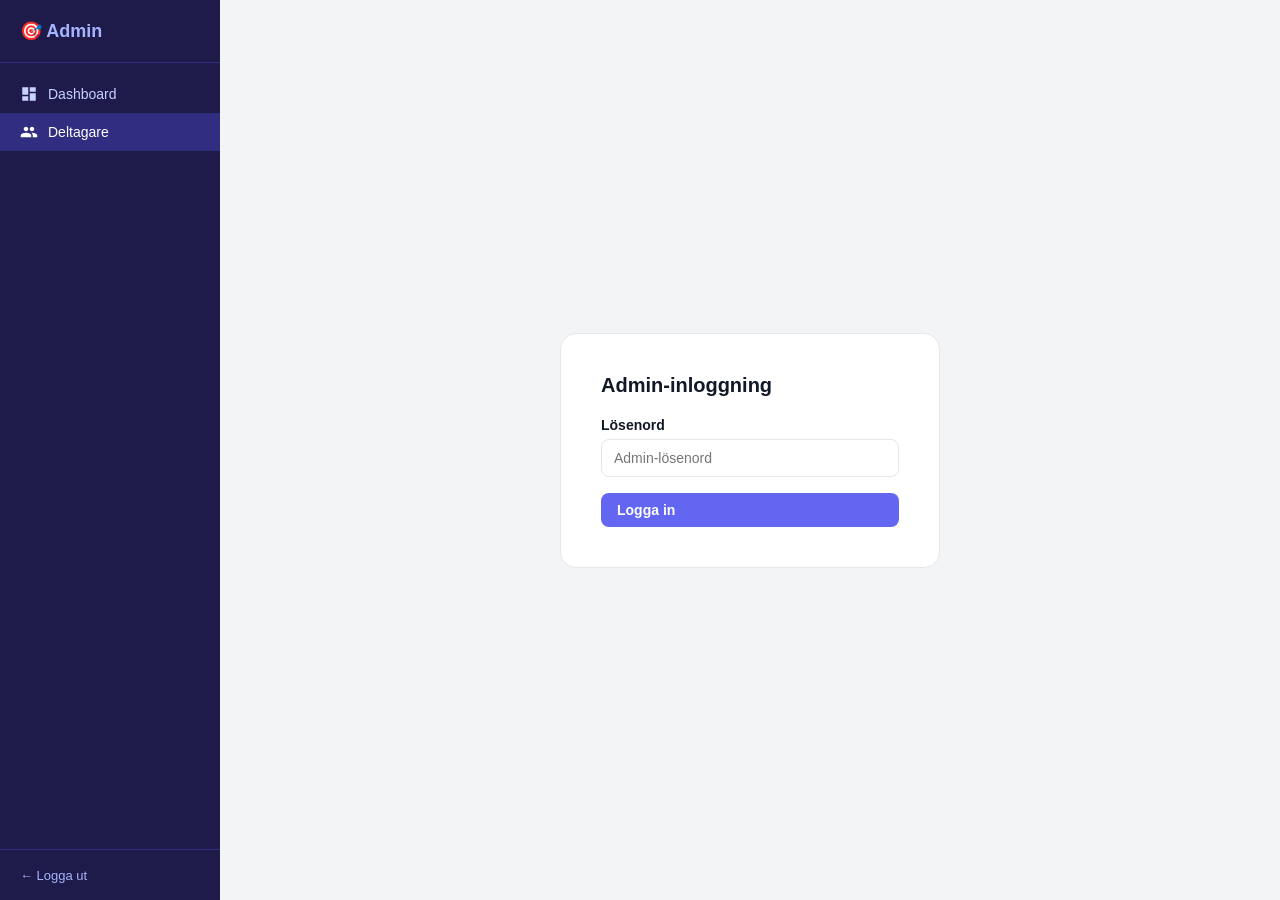
==== admin-participants.html @ 9737a8ad "feat: add admin participants panel with full result management" ====
<!DOCTYPE html>
<html lang="sv">
<head>
  <meta charset="UTF-8" />
  <meta name="viewport" content="width=device-width, initial-scale=1.0" />
  <title>Deltagare – Admin</title>
  <style>
    :root {
      --brand: #6366f1; --brand-dark: #4f46e5; --brand-light: #eef2ff;
      --D: #ef4444; --I: #f59e0b; --S: #22c55e; --C: #3b82f6;
      --text: #111827; --muted: #6b7280; --border: #e5e7eb;
      --bg: #f3f4f6; --card: #ffffff; --danger: #ef4444;
    }
    * { box-sizing: border-box; margin: 0; padding: 0; }
    body { font-family: -apple-system, BlinkMacSystemFont, "Segoe UI", sans-serif; background: var(--bg); color: var(--text); }

    /* Sidebar layout */
    .layout { display: flex; min-height: 100vh; }
    .sidebar { width: 220px; background: #1e1b4b; color: white; flex-shrink: 0; display: flex; flex-direction: column; }
    .sidebar-logo { padding: 20px; font-size: 18px; font-weight: 700; color: #a5b4fc; border-bottom: 1px solid #312e81; }
    .sidebar-nav { padding: 12px 0; flex: 1; }
    .nav-item { display: flex; align-items: center; gap: 10px; padding: 10px 20px; font-size: 14px; color: #c7d2fe; cursor: pointer; transition: background .15s; text-decoration: none; }
    .nav-item:hover, .nav-item.active { background: #312e81; color: white; }
    .nav-item svg { width: 18px; height: 18px; fill: currentColor; flex-shrink: 0; }
    .sidebar-footer { padding: 16px 20px; border-top: 1px solid #312e81; }
    .logout-btn { font-size: 13px; color: #a5b4fc; cursor: pointer; background: none; border: none; }
    .logout-btn:hover { color: white; }

    .main { flex: 1; overflow: auto; }
    .topbar { background: white; border-bottom: 1px solid var(--border); padding: 16px 24px; display: flex; justify-content: space-between; align-items: center; }
    .topbar h1 { font-size: 20px; font-weight: 700; }
    .topbar-actions { display: flex; gap: 10px; }

    .content { padding: 24px; }

    /* Cards */
    .card { background: var(--card); border-radius: 12px; border: 1px solid var(--border); box-shadow: 0 1px 4px rgba(0,0,0,.05); }
    .card-header { padding: 16px 20px; border-bottom: 1px solid var(--border); display: flex; justify-content: space-between; align-items: center; }
    .card-body { padding: 20px; }

    /* Buttons */
    .btn { display: inline-flex; align-items: center; gap: 6px; padding: 9px 16px; border-radius: 8px; font-size: 14px; font-weight: 600; cursor: pointer; border: none; transition: all .15s; }
    .btn-primary { background: var(--brand); color: white; }
    .btn-primary:hover { background: var(--brand-dark); }
    .btn-sm { padding: 6px 12px; font-size: 13px; }
    .btn-ghost { background: transparent; color: var(--muted); border: 1px solid var(--border); }
    .btn-ghost:hover { background: var(--bg); }
    .btn-danger { background: #fef2f2; color: var(--danger); border: 1px solid #fecaca; }
    .btn-danger:hover { background: #fee2e2; }
    .btn-success { background: #f0fdf4; color: #16a34a; border: 1px solid #bbf7d0; }
    .btn-success:hover { background: #dcfce7; }

    /* Stats */
    .stats-grid { display: grid; grid-template-columns: repeat(4, 1fr); gap: 12px; margin-bottom: 20px; }
    .stat-card { background: var(--card); border-radius: 10px; border: 1px solid var(--border); padding: 16px; }
    .stat-value { font-size: 28px; font-weight: 700; }
    .stat-label { font-size: 13px; color: var(--muted); margin-top: 2px; }

    /* Table */
    .table-wrap { overflow-x: auto; }
    table { width: 100%; border-collapse: collapse; font-size: 14px; }
    th { text-align: left; padding: 10px 16px; color: var(--muted); font-weight: 600; font-size: 12px; text-transform: uppercase; letter-spacing: .05em; border-bottom: 1px solid var(--border); background: var(--bg); }
    td { padding: 14px 16px; border-bottom: 1px solid var(--border); vertical-align: middle; }
    tr:hover td { background: #f9fafb; }
    tr:last-child td { border-bottom: none; }

    /* Badge */
    .badge { display: inline-flex; align-items: center; gap: 4px; padding: 3px 10px; border-radius: 20px; font-size: 12px; font-weight: 600; }
    .badge-pending { background: #fef3c7; color: #92400e; }
    .badge-done { background: #dcfce7; color: #166534; }
    .badge-expired { background: #f3f4f6; color: var(--muted); }
    .badge-shared { background: var(--brand-light); color: var(--brand-dark); }

    /* DISC mini */
    .disc-mini { display: flex; gap: 4px; }
    .disc-pip { width: 28px; height: 28px; border-radius: 6px; display: flex; align-items: center; justify-content: center; font-size: 10px; font-weight: 700; flex-direction: column; }
    .disc-pip.D { background: #fef2f2; color: var(--D); }
    .disc-pip.I { background: #fffbeb; color: var(--I); }
    .disc-pip.S { background: #f0fdf4; color: var(--S); }
    .disc-pip.C { background: #eff6ff; color: var(--C); }
    .disc-pip-score { font-size: 9px; font-weight: 600; opacity: .8; }

    /* Modal */
    .modal-overlay { position: fixed; inset: 0; background: rgba(0,0,0,.5); display: flex; align-items: center; justify-content: center; z-index: 100; padding: 20px; }
    .modal { background: white; border-radius: 16px; max-width: 560px; width: 100%; max-height: 90vh; overflow-y: auto; }
    .modal-header { padding: 20px 24px; border-bottom: 1px solid var(--border); display: flex; justify-content: space-between; align-items: center; }
    .modal-header h2 { font-size: 18px; font-weight: 700; }
    .modal-close { background: none; border: none; font-size: 20px; cursor: pointer; color: var(--muted); }
    .modal-body { padding: 24px; }
    .modal-footer { padding: 16px 24px; border-top: 1px solid var(--border); display: flex; justify-content: flex-end; gap: 10px; }

    /* Form */
    .form-group { margin-bottom: 16px; }
    .form-label { display: block; font-size: 14px; font-weight: 600; margin-bottom: 6px; }
    .form-input { width: 100%; padding: 10px 12px; border: 1px solid var(--border); border-radius: 8px; font-size: 14px; outline: none; transition: border-color .15s; }
    .form-input:focus { border-color: var(--brand); box-shadow: 0 0 0 3px rgba(99,102,241,.1); }
    .form-hint { font-size: 12px; color: var(--muted); margin-top: 4px; }
    .form-row { display: grid; grid-template-columns: 1fr 1fr; gap: 12px; }

    /* Toggle switch */
    .toggle { position: relative; width: 44px; height: 24px; flex-shrink: 0; }
    .toggle input { opacity: 0; width: 0; height: 0; }
    .toggle-slider { position: absolute; inset: 0; background: #d1d5db; border-radius: 24px; cursor: pointer; transition: .2s; }
    .toggle-slider::before { content: ""; position: absolute; left: 4px; top: 4px; width: 16px; height: 16px; border-radius: 50%; background: white; transition: .2s; }
    input:checked + .toggle-slider { background: var(--brand); }
    input:checked + .toggle-slider::before { transform: translateX(20px); }

    /* Copy input */
    .copy-group { display: flex; gap: 8px; }
    .copy-input { flex: 1; padding: 10px 12px; border: 1px solid var(--border); border-radius: 8px; font-size: 13px; background: var(--bg); color: var(--muted); font-family: monospace; }

    /* Detail sections */
    .detail-section { margin-top: 20px; }
    .detail-section h4 { font-size: 13px; font-weight: 700; color: var(--muted); text-transform: uppercase; letter-spacing: .05em; margin-bottom: 10px; }
    .detail-section p { font-size: 14px; line-height: 1.7; color: #374151; }
    .detail-disc-grid { display: grid; grid-template-columns: 1fr 1fr; gap: 8px; margin: 10px 0; }
    .detail-disc-box { border-radius: 10px; padding: 12px; text-align: center; }
    .detail-disc-box.D { background: #fef2f2; } .detail-disc-box.I { background: #fffbeb; }
    .detail-disc-box.S { background: #f0fdf4; } .detail-disc-box.C { background: #eff6ff; }
    .bar-bg { background: #e5e7eb; border-radius: 4px; height: 6px; margin-top: 6px; overflow: hidden; }
    .bar-fill { height: 100%; border-radius: 4px; }
    .bar-fill.D { background: var(--D); } .bar-fill.I { background: var(--I); }
    .bar-fill.S { background: var(--S); } .bar-fill.C { background: var(--C); }

    .empty-state { text-align: center; padding: 60px 20px; color: var(--muted); }
    .empty-state .icon { font-size: 48px; margin-bottom: 12px; }
    .spinner { display: inline-block; width: 20px; height: 20px; border: 2px solid #e5e7eb; border-top-color: var(--brand); border-radius: 50%; animation: spin .7s linear infinite; }
    @keyframes spin { to { transform: rotate(360deg); } }

    .toast { position: fixed; bottom: 24px; right: 24px; background: #1f2937; color: white; padding: 12px 20px; border-radius: 10px; font-size: 14px; z-index: 200; transition: opacity .3s; }

    @media (max-width: 900px) {
      .sidebar { display: none; }
      .stats-grid { grid-template-columns: repeat(2, 1fr); }
    }
    @media (max-width: 600px) {
      .stats-grid { grid-template-columns: 1fr 1fr; }
      .form-row { grid-template-columns: 1fr; }
    }
  </style>
</head>
<body>

<div class="layout">
  <!-- Sidebar -->
  <div class="sidebar">
    <div class="sidebar-logo">🎯 Admin</div>
    <nav class="sidebar-nav">
      <a href="/admin" class="nav-item">
        <svg viewBox="0 0 24 24"><path d="M3 13h8V3H3v10zm0 8h8v-6H3v6zm10 0h8V11h-8v10zm0-18v6h8V3h-8z"/></svg>
        Dashboard
      </a>
      <a href="/admin-participants" class="nav-item active">
        <svg viewBox="0 0 24 24"><path d="M16 11c1.66 0 2.99-1.34 2.99-3S17.66 5 16 5c-1.66 0-3 1.34-3 3s1.34 3 3 3zm-8 0c1.66 0 2.99-1.34 2.99-3S9.66 5 8 5C6.34 5 5 6.34 5 8s1.34 3 3 3zm0 2c-2.33 0-7 1.17-7 3.5V19h14v-2.5c0-2.33-4.67-3.5-7-3.5zm8 0c-.29 0-.62.02-.97.05 1.16.84 1.97 1.97 1.97 3.45V19h6v-2.5c0-2.33-4.67-3.5-7-3.5z"/></svg>
        Deltagare
      </a>
    </nav>
    <div class="sidebar-footer">
      <button class="logout-btn" onclick="logout()">← Logga ut</button>
    </div>
  </div>

  <!-- Main -->
  <div class="main">
    <!-- Login screen (shown if not authenticated) -->
    <div id="login-screen" style="display:none; min-height:100vh; display:none; align-items:center; justify-content:center; background:var(--bg);">
      <div style="background:white; border-radius:16px; padding:40px; max-width:380px; width:100%; border:1px solid var(--border);">
        <h2 style="margin-bottom:20px; font-size:20px;">Admin-inloggning</h2>
        <div class="form-group">
          <label class="form-label">Lösenord</label>
          <input type="password" id="login-pw" class="form-input" placeholder="Admin-lösenord" onkeydown="if(e.key==='Enter')doLogin()" />
        </div>
        <button class="btn btn-primary" style="width:100%;" onclick="doLogin()">Logga in</button>
        <p id="login-err" style="color:var(--danger); font-size:13px; margin-top:10px; display:none;"></p>
      </div>
    </div>

    <!-- Main content -->
    <div id="main-content" style="display:none;">
      <div class="topbar">
        <h1>👥 Deltagare</h1>
        <div class="topbar-actions">
          <button class="btn btn-primary" onclick="openCreateModal()">+ Skapa inbjudan</button>
        </div>
      </div>

      <div class="content">
        <!-- Stats -->
        <div class="stats-grid">
          <div class="stat-card">
            <div class="stat-value" id="stat-total">–</div>
            <div class="stat-label">Totalt inbjudna</div>
          </div>
          <div class="stat-card">
            <div class="stat-value" id="stat-completed">–</div>
            <div class="stat-label">Genomförda</div>
          </div>
          <div class="stat-card">
            <div class="stat-value" id="stat-pending">–</div>
            <div class="stat-label">Väntar</div>
          </div>
          <div class="stat-card">
            <div class="stat-value" id="stat-shared">–</div>
            <div class="stat-label">Resultat delade</div>
          </div>
        </div>

        <!-- Participants table -->
        <div class="card">
          <div class="card-header">
            <span style="font-weight:700;">Alla deltagare</span>
            <button class="btn btn-ghost btn-sm" onclick="loadInvites()">↻ Uppdatera</button>
          </div>
          <div class="table-wrap">
            <table>
              <thead>
                <tr>
                  <th>Namn</th>
                  <th>E-post</th>
                  <th>Grupp</th>
                  <th>Status</th>
                  <th>DISC-profil</th>
                  <th>Datum</th>
                  <th>Delat</th>
                  <th>Åtgärder</th>
                </tr>
              </thead>
              <tbody id="invites-tbody">
                <tr><td colspan="8" style="text-align:center; padding:40px; color:var(--muted);"><div class="spinner"></div></td></tr>
              </tbody>
            </table>
          </div>
        </div>
      </div>
    </div>
  </div>
</div>

<!-- Create Invite Modal -->
<div id="create-modal" class="modal-overlay" style="display:none;">
  <div class="modal">
    <div class="modal-header">
      <h2>Skapa inbjudan</h2>
      <button class="modal-close" onclick="closeModal('create-modal')">✕</button>
    </div>
    <div class="modal-body">
      <div class="form-row">
        <div class="form-group">
          <label class="form-label">Namn *</label>
          <input type="text" id="new-name" class="form-input" placeholder="Anna Andersson" />
        </div>
        <div class="form-group">
          <label class="form-label">E-post</label>
          <input type="email" id="new-email" class="form-input" placeholder="anna@exempel.se" />
        </div>
      </div>
      <div class="form-row">
        <div class="form-group">
          <label class="form-label">Grupp</label>
          <input type="text" id="new-group" class="form-input" placeholder="t.ex. Säljteam, Ledning" />
        </div>
        <div class="form-group">
          <label class="form-label">Giltig (dagar)</label>
          <input type="number" id="new-expires" class="form-input" value="30" min="1" max="365" />
        </div>
      </div>
      <div class="form-group">
        <label class="form-label">Anteckningar (intern)</label>
        <input type="text" id="new-notes" class="form-input" placeholder="Valfria anteckningar…" />
      </div>
    </div>
    <div class="modal-footer">
      <button class="btn btn-ghost" onclick="closeModal('create-modal')">Avbryt</button>
      <button class="btn btn-primary" onclick="createInvite()">Skapa inbjudan</button>
    </div>
  </div>
</div>

<!-- Detail Modal -->
<div id="detail-modal" class="modal-overlay" style="display:none;">
  <div class="modal">
    <div class="modal-header">
      <h2 id="detail-title">Deltagarens rapport</h2>
      <button class="modal-close" onclick="closeModal('detail-modal')">✕</button>
    </div>
    <div class="modal-body" id="detail-body">
      <div style="text-align:center; padding:30px;"><div class="spinner"></div></div>
    </div>
    <div class="modal-footer">
      <button class="btn btn-ghost" onclick="closeModal('detail-modal')">Stäng</button>
    </div>
  </div>
</div>

<!-- Toast -->
<div id="toast" class="toast" style="display:none;"></div>

<script>
// ── Auth ──────────────────────────────────────────────────────────────────────
let adminToken = localStorage.getItem("admin_token");
let _invites = [];

async function checkAuth() {
  if (!adminToken) { showLogin(); return; }
  const res = await fetch("/disc/invite/admin/list", {
    headers: { "Authorization": "Bearer " + adminToken }
  });
  if (res.status === 401) { showLogin(); return; }
  showMain();
  const data = await res.json().catch(() => ({ invites: [] }));
  _invites = data.invites || [];
  renderStats();
  renderTable();
}

function showLogin() {
  document.getElementById("login-screen").style.display = "flex";
  document.getElementById("main-content").style.display = "none";
}

function showMain() {
  document.getElementById("login-screen").style.display = "none";
  document.getElementById("main-content").style.display = "";
}

async function doLogin() {
  const pw = document.getElementById("login-pw").value;
  const res = await fetch("/api/admin/login", {
    method: "POST",
    headers: { "Content-Type": "application/json" },
    body: JSON.stringify({ password: pw })
  });
  if (!res.ok) {
    const err = document.getElementById("login-err");
    err.style.display = "";
    err.textContent = "Fel lösenord.";
    return;
  }
  const data = await res.json();
  adminToken = data.token;
  localStorage.setItem("admin_token", adminToken);
  showMain();
  loadInvites();
}

function logout() {
  localStorage.removeItem("admin_token");
  adminToken = null;
  showLogin();
}

// ── Data ──────────────────────────────────────────────────────────────────────
async function loadInvites() {
  const res = await fetch("/disc/invite/admin/list", {
    headers: { "Authorization": "Bearer " + adminToken }
  });
  if (res.status === 401) { showLogin(); return; }
  const data = await res.json();
  _invites = data.invites || [];
  renderStats();
  renderTable();
}

function renderStats() {
  const total = _invites.length;
  const completed = _invites.filter(i => i.status === "completed").length;
  const pending = _invites.filter(i => i.status === "pending").length;
  const shared = _invites.filter(i => i.allow_participant_view).length;
  document.getElementById("stat-total").textContent = total;
  document.getElementById("stat-completed").textContent = completed;
  document.getElementById("stat-pending").textContent = pending;
  document.getElementById("stat-shared").textContent = shared;
}

const DIM_NAMES = { D:"Dominans", I:"Inflytande", S:"Stabilitet", C:"Följsamhet" };

function discMini(scores, code) {
  if (!scores) return `<span style="color:var(--muted);font-size:13px;">–</span>`;
  return `<div class="disc-mini">` + ["D","I","S","C"].map(d => {
    const val = Math.round(scores[d] || scores[d.toLowerCase()] || 0);
    return `<div class="disc-pip ${d}">${d}<div class="disc-pip-score">${val}</div></div>`;
  }).join("") + `</div>`;
}

function fmtDate(iso) {
  if (!iso) return "–";
  return new Date(iso).toLocaleDateString("sv-SE", { day:"numeric", month:"short", year:"numeric" });
}

function statusBadge(status, allowed) {
  if (status === "pending") return `<span class="badge badge-pending">⏳ Väntar</span>`;
  if (status === "expired") return `<span class="badge badge-expired">Utgången</span>`;
  if (status === "completed" && allowed) return `<span class="badge badge-shared">✓ Delat</span>`;
  if (status === "completed") return `<span class="badge badge-done">✓ Genomfört</span>`;
  return `<span class="badge">${status}</span>`;
}

function renderTable() {
  const tbody = document.getElementById("invites-tbody");
  if (!_invites.length) {
    tbody.innerHTML = `<tr><td colspan="8"><div class="empty-state"><div class="icon">👤</div><p>Inga deltagare än. Skapa din första inbjudan!</p></div></td></tr>`;
    return;
  }
  tbody.innerHTML = _invites.map(inv => `
    <tr>
      <td><strong>${esc(inv.participant_name)}</strong></td>
      <td style="color:var(--muted);font-size:13px;">${esc(inv.participant_email || "–")}</td>
      <td style="color:var(--muted);font-size:13px;">${esc(inv.group_name || "–")}</td>
      <td>${statusBadge(inv.status, inv.allow_participant_view)}</td>
      <td>${discMini(inv.disc_scores, inv.profile_code)}${inv.profile_code ? `<div style="font-size:12px;color:var(--brand);font-weight:700;margin-top:2px;">${inv.profile_code}</div>` : ""}</td>
      <td style="font-size:13px;color:var(--muted);">${fmtDate(inv.completed_at || inv.created_at)}</td>
      <td>
        <label class="toggle" title="${inv.allow_participant_view ? 'Dölj resultat' : 'Dela resultat'}">
          <input type="checkbox" ${inv.allow_participant_view ? "checked" : ""} ${inv.status !== "completed" ? "disabled" : ""}
            onchange="toggleShare('${inv.token}', this.checked)" />
          <span class="toggle-slider"></span>
        </label>
      </td>
      <td>
        <div style="display:flex;gap:6px;flex-wrap:wrap;">
          <button class="btn btn-ghost btn-sm" onclick="copyLink('${inv.token}')">🔗 Kopiera</button>
          ${inv.status === "completed" ? `<button class="btn btn-success btn-sm" onclick="viewDetail('${inv.token}')">📋 Rapport</button>` : ""}
          <button class="btn btn-danger btn-sm" onclick="deleteInvite('${inv.token}', '${esc(inv.participant_name)}')">🗑</button>
        </div>
      </td>
    </tr>
  `).join("");
}

// ── Actions ───────────────────────────────────────────────────────────────────
async function toggleShare(token, allowed) {
  const res = await fetch(`/disc/invite/${token}`, {
    method: "PATCH",
    headers: {
      "Authorization": "Bearer " + adminToken,
      "Content-Type": "application/json"
    },
    body: JSON.stringify({ allow_participant_view: allowed })
  });
  if (res.ok) {
    const inv = _invites.find(i => i.token === token);
    if (inv) inv.allow_participant_view = allowed;
    renderStats();
    renderTable();
    toast(allowed ? "✅ Resultat delat med deltagaren" : "🔒 Delning avstängd");
  } else {
    toast("❌ Kunde inte uppdatera", true);
    loadInvites(); // Reload to reset toggle
  }
}

async function deleteInvite(token, name) {
  if (!confirm(`Radera inbjudan för ${name}? All data raderas permanent.`)) return;
  const res = await fetch(`/disc/invite/${token}`, {
    method: "DELETE",
    headers: { "Authorization": "Bearer " + adminToken }
  });
  if (res.ok) {
    _invites = _invites.filter(i => i.token !== token);
    renderStats();
    renderTable();
    toast("🗑 Inbjudan raderad");
  }
}

function copyLink(token) {
  const url = `${location.origin}/invite?token=${token}`;
  navigator.clipboard.writeText(url).then(() => toast("🔗 Länk kopierad!"));
}

async function viewDetail(token) {
  const inv = _invites.find(i => i.token === token);
  if (!inv) return;

  document.getElementById("detail-title").textContent = inv.participant_name + "s DISC-rapport";
  document.getElementById("detail-modal").style.display = "flex";

  const body = document.getElementById("detail-body");
  body.innerHTML = `<div style="text-align:center;padding:20px;"><div class="spinner"></div></div>`;

  // Fetch full data from admin endpoint
  const res = await fetch(`/disc/invite/admin/${token}`, {
    headers: { "Authorization": "Bearer " + adminToken }
  });
  const data = await res.json();
  const report = data.report || {};
  const scores = data.disc_scores || {};
  const pi = report.personalized_insights || {};

  const inviteUrl = `${location.origin}/invite?token=${token}`;

  body.innerHTML = `
    <div style="margin-bottom:16px;">
      <div class="copy-group">
        <input class="copy-input" value="${inviteUrl}" readonly />
        <button class="btn btn-ghost btn-sm" onclick="navigator.clipboard.writeText('${inviteUrl}').then(()=>toast('Kopierat!'))">Kopiera</button>
      </div>
      <p class="form-hint">Skicka den här länken till deltagaren</p>
    </div>

    <div style="display:flex;align-items:center;justify-content:space-between;background:var(--bg);border-radius:10px;padding:14px 16px;margin-bottom:16px;">
      <div>
        <div style="font-weight:700;">Dela med deltagaren</div>
        <div style="font-size:13px;color:var(--muted);">Deltagaren kan se sin rapport via inbjudningslänken</div>
      </div>
      <label class="toggle">
        <input type="checkbox" id="detail-share-toggle" ${data.allow_participant_view ? "checked" : ""}
          onchange="toggleShare('${token}', this.checked)" />
        <span class="toggle-slider"></span>
      </label>
    </div>

    ${data.status === "completed" ? `
    <div style="text-align:center;margin-bottom:20px;">
      <div style="font-size:40px;font-weight:800;color:var(--brand);">${data.profile_code || "–"}</div>
      <div style="color:var(--muted);font-size:14px;">${report.profile_name || ""}</div>
    </div>

    <div class="detail-disc-grid">
      ${["D","I","S","C"].map(d => {
        const val = Math.round(scores[d] || scores[d.toLowerCase()] || 0);
        return `<div class="detail-disc-box ${d}">
          <div style="font-size:16px;font-weight:700;">${d}</div>
          <div style="font-size:22px;font-weight:800;">${val}</div>
          <div style="font-size:11px;color:var(--muted);">${DIM_NAMES[d]}</div>
          <div class="bar-bg"><div class="bar-fill ${d}" style="width:${val}%"></div></div>
        </div>`;
      }).join("")}
    </div>

    ${report.summary ? `<div class="detail-section"><h4>Sammanfattning</h4><p>${esc(report.summary)}</p></div>` : ""}
    ${report.work_style ? `<div class="detail-section"><h4>Arbetsstil</h4><p>${esc(report.work_style)}</p></div>` : ""}
    ${pi.unique_combination ? `<div class="detail-section"><h4>Unik kombination</h4><p>${esc(pi.unique_combination)}</p></div>` : ""}
    ${pi.stress_triggers ? `<div class="detail-section"><h4>Under press & stress</h4><p>${esc(pi.stress_triggers)}</p></div>` : ""}
    ${pi.leadership_style ? `<div class="detail-section"><h4>Ledarstil</h4><p>${esc(pi.leadership_style)}</p></div>` : ""}
    ${data.notes ? `<div class="detail-section"><h4>Anteckningar</h4><p>${esc(data.notes)}</p></div>` : ""}
    ` : `<div class="empty-state"><div class="icon">⏳</div><p>Deltagaren har inte genomfört testet än.</p></div>`}
  `;
}

// ── Create Invite ─────────────────────────────────────────────────────────────
function openCreateModal() {
  document.getElementById("new-name").value = "";
  document.getElementById("new-email").value = "";
  document.getElementById("new-group").value = "";
  document.getElementById("new-notes").value = "";
  document.getElementById("new-expires").value = "30";
  document.getElementById("create-modal").style.display = "flex";
  setTimeout(() => document.getElementById("new-name").focus(), 100);
}

async function createInvite() {
  const name = document.getElementById("new-name").value.trim();
  if (!name) { alert("Namn är obligatoriskt"); return; }

  const body = {
    participant_name: name,
    participant_email: document.getElementById("new-email").value.trim() || null,
    group_name: document.getElementById("new-group").value.trim() || null,
    notes: document.getElementById("new-notes").value.trim() || null,
    expires_days: parseInt(document.getElementById("new-expires").value) || 30
  };

  const res = await fetch("/disc/invite", {
    method: "POST",
    headers: { "Authorization": "Bearer " + adminToken, "Content-Type": "application/json" },
    body: JSON.stringify(body)
  });

  if (res.ok) {
    const data = await res.json();
    closeModal("create-modal");
    _invites.unshift(data.invite);
    renderStats();
    renderTable();
    // Show the link immediately
    const url = `${location.origin}/invite?token=${data.token}`;
    navigator.clipboard.writeText(url).catch(() => {});
    toast(`✅ Inbjudan skapad för ${name}! Länk kopierad.`);
  } else {
    const err = await res.json().catch(() => ({}));
    toast(`❌ ${err.detail || "Kunde inte skapa inbjudan"}`, true);
  }
}

// ── Utils ──────────────────────────────────────────────────────────────────────
function closeModal(id) { document.getElementById(id).style.display = "none"; }

function esc(str) {
  return String(str || "").replace(/&/g,"&amp;").replace(/</g,"&lt;").replace(/>/g,"&gt;").replace(/"/g,"&quot;");
}

let toastTimer;
function toast(msg, isErr = false) {
  const el = document.getElementById("toast");
  el.textContent = msg;
  el.style.background = isErr ? "#dc2626" : "#1f2937";
  el.style.display = "";
  clearTimeout(toastTimer);
  toastTimer = setTimeout(() => { el.style.display = "none"; }, 3000);
}

// Close modals on overlay click
["create-modal","detail-modal"].forEach(id => {
  document.getElementById(id).addEventListener("click", e => {
    if (e.target.id === id) closeModal(id);
  });
});

// Keyboard shortcut: Enter in login
document.getElementById("login-pw")?.addEventListener("keydown", e => {
  if (e.key === "Enter") doLogin();
});

checkAuth();
</script>
</body>
</html>
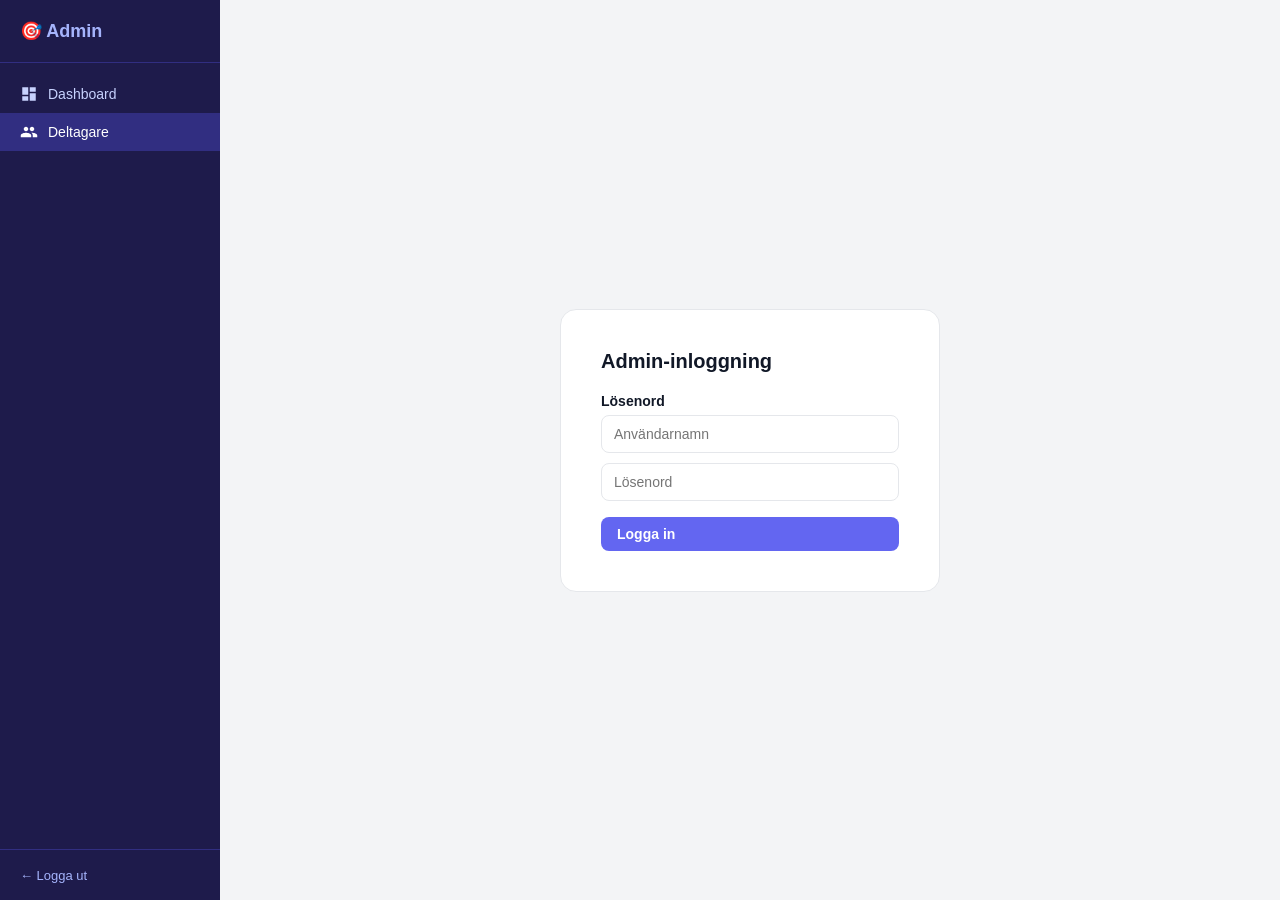
==== commit 5f1e0b5a: "feat: add username field to participants admin login form" ====
--- a/admin-participants.html
+++ b/admin-participants.html
@@ -168,7 +168,8 @@
         <h2 style="margin-bottom:20px; font-size:20px;">Admin-inloggning</h2>
         <div class="form-group">
           <label class="form-label">Lösenord</label>
-          <input type="password" id="login-pw" class="form-input" placeholder="Admin-lösenord" onkeydown="if(e.key==='Enter')doLogin()" />
+          <input type="text" id="login-user" class="form-input" placeholder="Användarnamn" style="margin-bottom:10px;" onkeydown="if(event.key==='Enter')doLogin()" />
+          <input type="password" id="login-pw" class="form-input" placeholder="Lösenord" onkeydown="if(event.key==='Enter')doLogin()" />
         </div>
         <button class="btn btn-primary" style="width:100%;" onclick="doLogin()">Logga in</button>
         <p id="login-err" style="color:var(--danger); font-size:13px; margin-top:10px; display:none;"></p>
@@ -324,11 +325,12 @@
 }
 
 async function doLogin() {
+  const user = document.getElementById("login-user").value;
   const pw = document.getElementById("login-pw").value;
   const res = await fetch("/api/admin/login", {
     method: "POST",
     headers: { "Content-Type": "application/json" },
-    body: JSON.stringify({ password: pw })
+    body: JSON.stringify({ username: user, password: pw })
   });
   if (!res.ok) {
     const err = document.getElementById("login-err");
